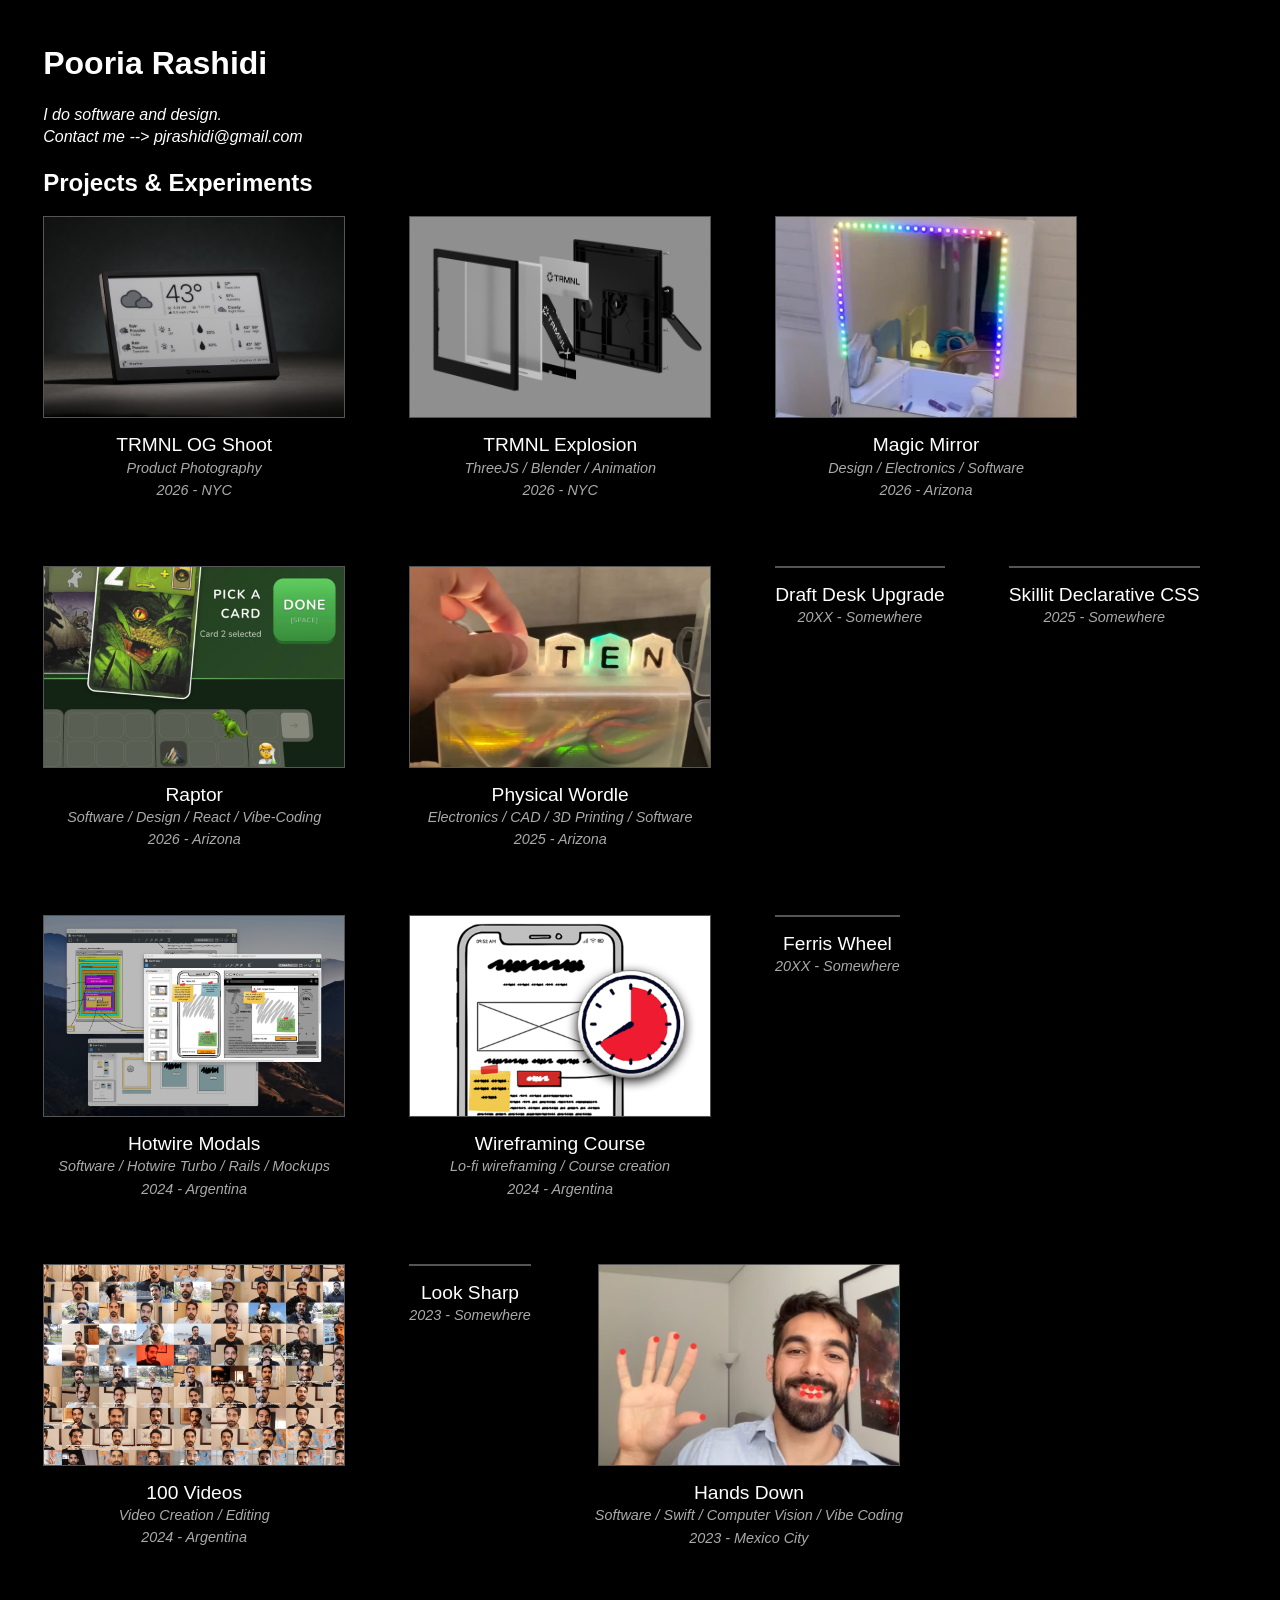
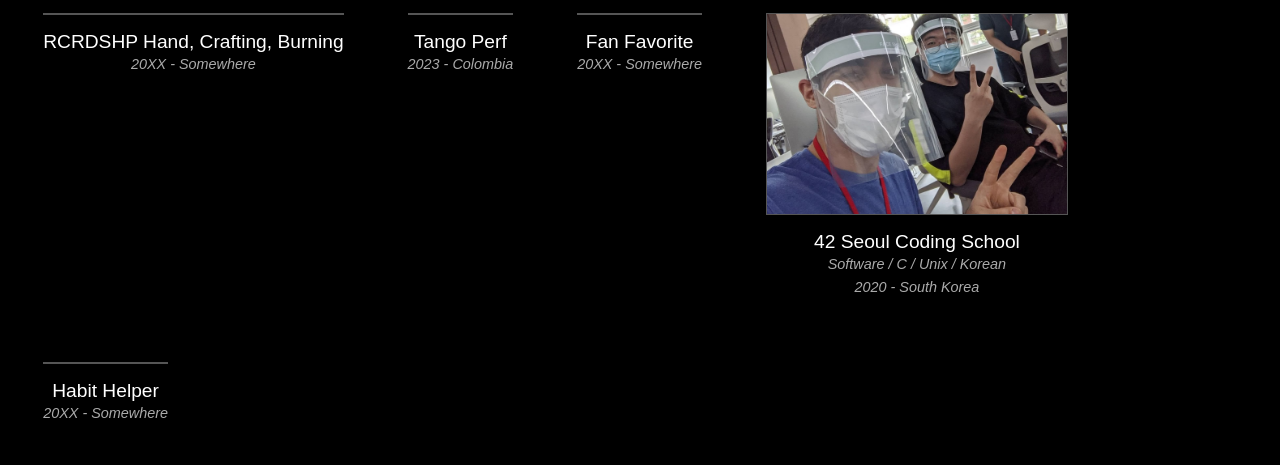
==== index.html @ 29291821 "added howtire, 42 seoul and wireframing" ====
<!DOCTYPE html>
<html lang="en">

<head>
  <meta charset="UTF-8">
  <meta name="viewport" content="width=device-width, initial-scale=1">
  <link rel="stylesheet" href="styles.css">
  <title>Pooria Rashidi</title>
</head>

<body>
  <h1>Pooria Rashidi</h1>
  <p>
    <em>I do software and design.<br>Contact me --> pjrashidi@gmail.com</em>
  </p>

  <h2>Projects & Experiments</h2>
  <ul class="projects">

    <!-- 2026 -->
    <li class="project"><a href="trmnl_og_shoot.html"> <img src="trmnl_og_shoot_2.jpg" alt=""> <span>TRMNL OG Shoot</span> <em>Product Photography</em> <em>2026 - NYC</em> </a></li>
    <li class="project"><a href="trmnl_explosion.html"> <img src="a/trmnl_explosion_cover.jpeg" alt=""> <span>TRMNL Explosion</span> <em>ThreeJS / Blender / Animation</em> <em>2026 - NYC</em> </a></li>
    <li class="project"><a href="magic_mirror.html"> <img src="a/magic_mirror_cover.jpeg" alt=""> <span>Magic Mirror</span> <em>Design / Electronics / Software</em> <em>2026 - Arizona</em> </a></li>
    <li class="project"><a href="raptor.html"> <img src="a/raptor_cover.jpeg" alt=""> <span>Raptor</span> <em>Software / Design / React / Vibe-Coding</em> <em>2026 - Arizona</em> </a></li>

    <!-- 2025 -->
    <li class="project"><a href="phyrdle.html"> <img src="a/phyrdle_cover.jpeg" alt=""> <span>Physical Wordle</span> <em>Electronics / CAD / 3D Printing / Software </em> <em>2025 - Arizona</em> </a></li>
    <li class="project"><a href=""> <img src="" alt=""> <span>Draft Desk Upgrade</span> <em>20XX - Somewhere</em> </a> </li>
    <li class="project"><a href=""> <img src="" alt=""> <span>Skillit Declarative CSS</span> <em>2025 - Somewhere</em> </a></li>

    <!-- 2024 -->
    <li class="project"><a href="hotwire_modals.html"> <img src="a/hotwire_modal_cover.jpeg" alt=""> <span>Hotwire Modals</span> <em>Software / Hotwire Turbo / Rails / Mockups</em><em>2024 - Argentina</em> </a></li>
    <li class="project"><a href="wireframing_course.html"> <img src="a/wireframing_course_cover.png" alt=""> <span>Wireframing Course</span> <em>Lo-fi wireframing / Course creation</em><em>2024 - Argentina</em> </a></li>
    <li class="project"><a href=""> <img src="" alt=""> <span>Ferris Wheel</span> <em>20XX - Somewhere</em> </a></li>
    <li class="project"><a href="100_videos.html"> <img src="a/100_videos_cover.jpeg" alt=""> <span>100 Videos</span> <em>Video Creation / Editing</em> <em>2024 - Argentina</em> </a></li>

    <!-- 2023 -->
    <li class="project"><a href=""> <img src="" alt=""> <span>Look Sharp</span> <em>2023 - Somewhere</em> </a></li>
    <li class="project"><a href="hands_down.html"> <img src="a/hands_down_cover.jpeg" alt=""> <span>Hands Down</span> <em>Software / Swift / Computer Vision / Vibe Coding</em> <em>2023 - Mexico City</em> </a></li>
    <li class="project"><a href=""> <img src="" alt=""> <span>RCRDSHP Hand, Crafting, Burning</span> <em>20XX - Somewhere</em> </a></li>

    <li class="project"><a href=""> <img src="" alt=""> <span>Tango Perf</span> <em>2023 - Colombia</em> </a></li>
    <li class="project"><a href=""> <img src="" alt=""> <span>Fan Favorite</span> <em>20XX - Somewhere</em> </a></li>
    <li class="project"><a href="42_seoul.html"> <img src="a/42_seoul_cover.jpeg" alt=""> <span>42 Seoul Coding School</span> <em>Software / C / Unix / Korean</em><em>2020 - South Korea</em> </a></li>
    <li class="project"><a href=""> <img src="" alt=""> <span>Habit Helper</span> <em>20XX - Somewhere</em> </a></li>

  </ul>
</body>

</html>
---- styles.css ----
* {
  box-sizing: box;
}

body {
  background: black;
  padding: 1rem 2.2rem;
  color: white;
  font-family: sans-serif;
  max-width: 100%;
}

img,
video,
iframe {
  display: inline-block;
  border: 1px solid #555;
  margin: 2rem 2rem 0rem 0rem;
  max-width: 100%;
  max-height: 600px;
}

figure {
  display: inline-block;
  position: relative;
  margin: 0;
}

figcaption {
  position: absolute;
  bottom: 0;
  background: rgba(0,0,0,0.5);
  padding: 0.5rem;
  width: 100%;
  text-align: center;
}

a {
  color: white;
  text-decoration: none;
}

p a {
  font-style: italic;
  text-decoration: underline;
  text-decoration-style: dashed;
}

p,
pre {
  line-height: 1.4rem;
  font-size: 1rem;
}

.projects {
  padding: 0;
  display: flex;
  flex-wrap: wrap;
  gap: 4rem;
}

.project {
  font-size: 1.2rem;
  display: inline-block;
  text-align: center;
  line-height: 1.4rem;
}

.project img {
  display: block;
  margin: 0 auto 1rem;
  max-width: 300px;
  max-height: 200px;
}

.project span {}

.project em {
  display: block;
  color: #aaa;
  font-size: 0.9rem;
}
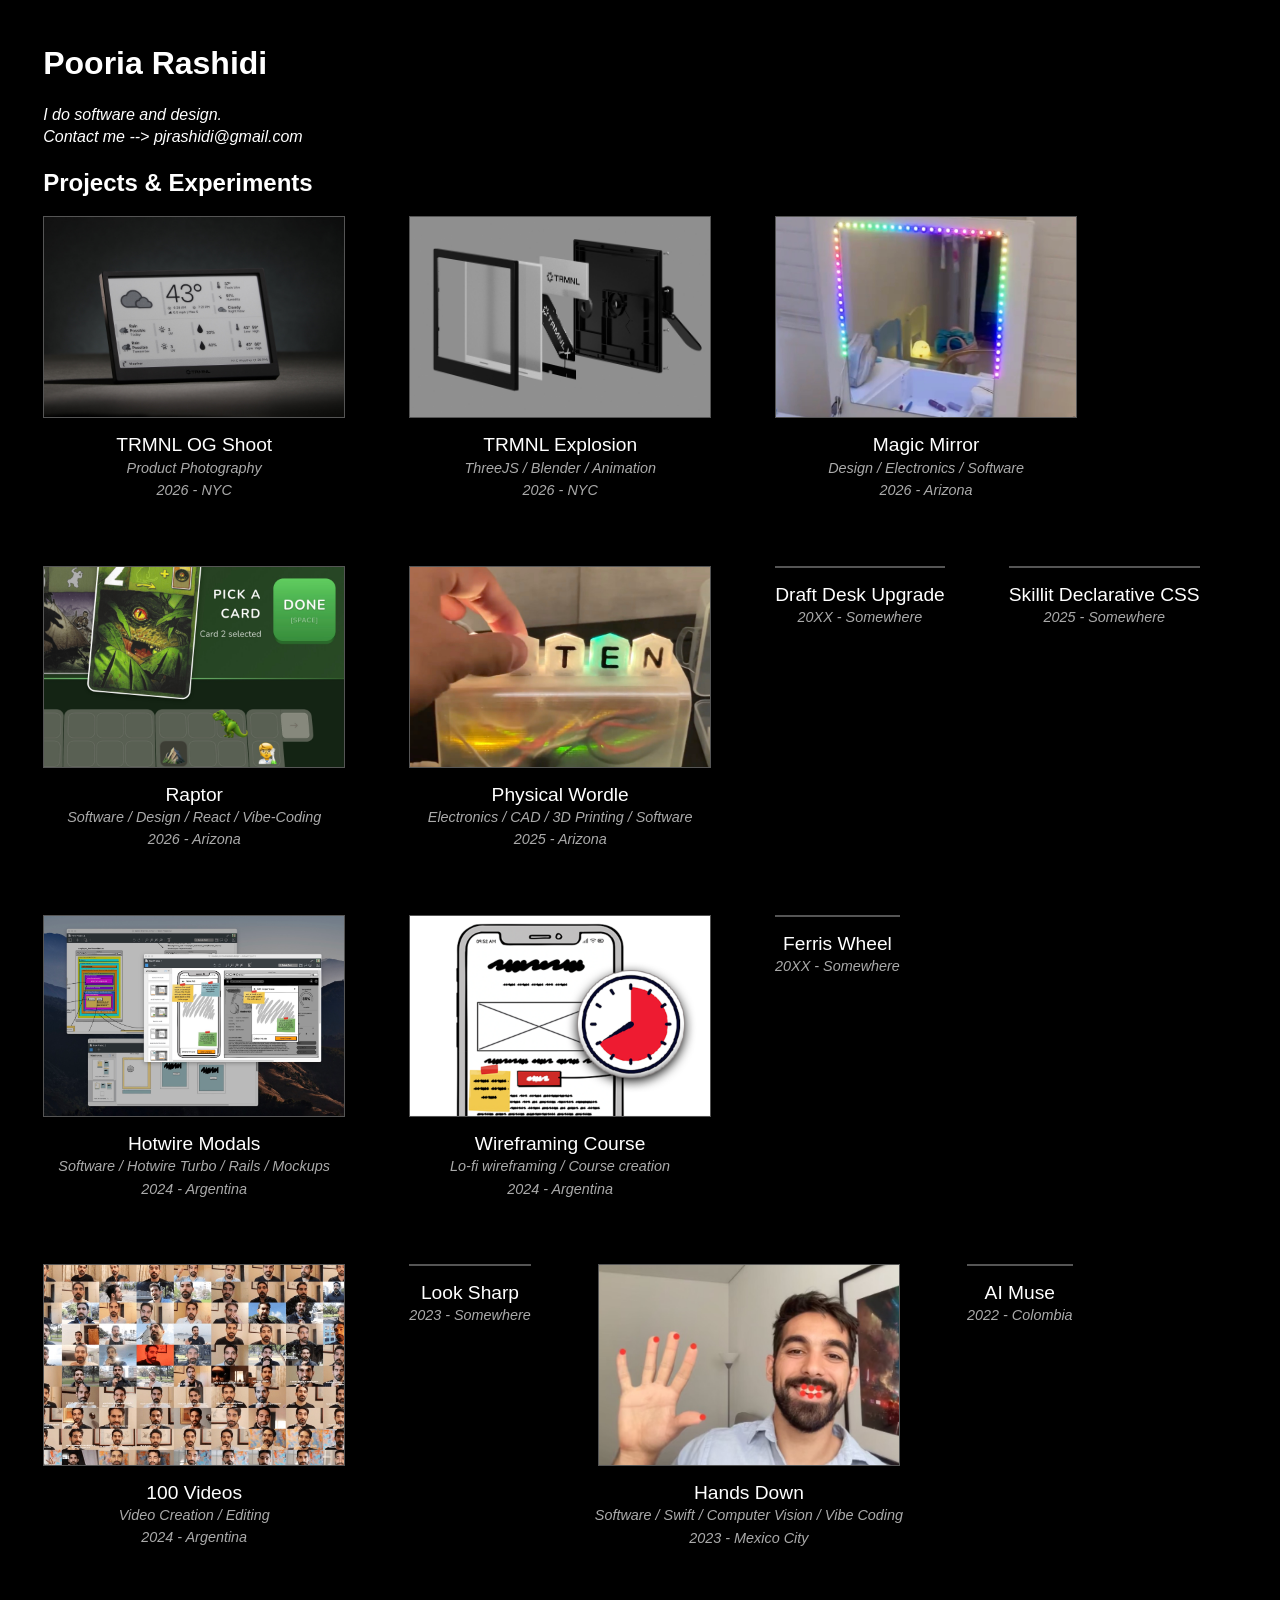
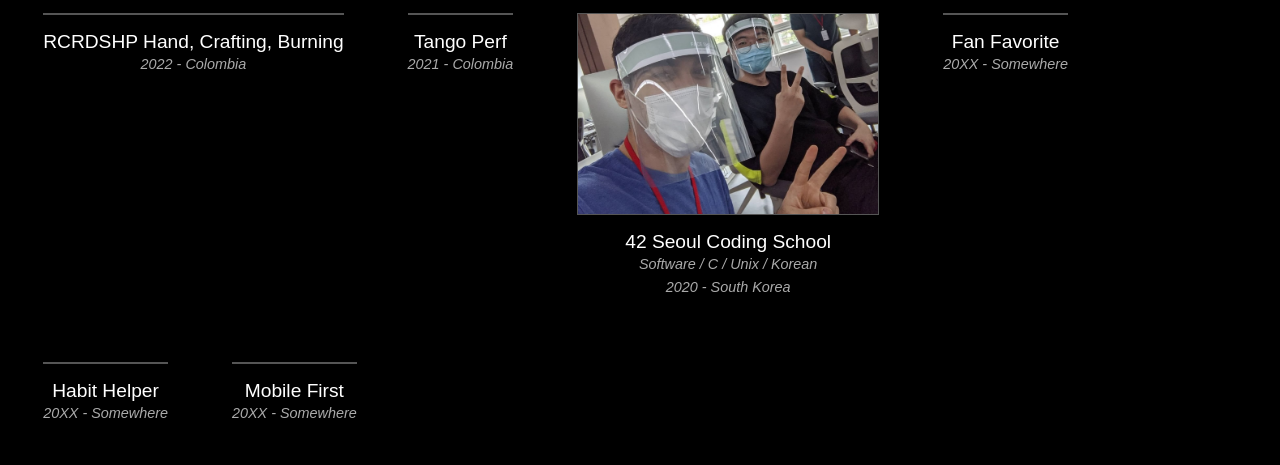
==== commit 9dd0bd8d: "update some dates" ====
--- a/index.html
+++ b/index.html
@@ -37,12 +37,17 @@
     <!-- 2023 -->
     <li class="project"><a href=""> <img src="" alt=""> <span>Look Sharp</span> <em>2023 - Somewhere</em> </a></li>
     <li class="project"><a href="hands_down.html"> <img src="a/hands_down_cover.jpeg" alt=""> <span>Hands Down</span> <em>Software / Swift / Computer Vision / Vibe Coding</em> <em>2023 - Mexico City</em> </a></li>
-    <li class="project"><a href=""> <img src="" alt=""> <span>RCRDSHP Hand, Crafting, Burning</span> <em>20XX - Somewhere</em> </a></li>
 
-    <li class="project"><a href=""> <img src="" alt=""> <span>Tango Perf</span> <em>2023 - Colombia</em> </a></li>
+    <li class="project"><a href=""> <img src="" alt=""> <span>AI Muse</span> <em>2022 - Colombia</em> </a></li>
+    <li class="project"><a href=""> <img src="" alt=""> <span>RCRDSHP Hand, Crafting, Burning</span> <em>2022 - Colombia</em> </a></li>
+
+    <li class="project"><a href=""> <img src="" alt=""> <span>Tango Perf</span> <em>2021 - Colombia</em> </a></li>
+
+    <li class="project"><a href="42_seoul.html"> <img src="a/42_seoul_cover.jpeg" alt=""> <span>42 Seoul Coding School</span> <em>Software / C / Unix / Korean</em><em>2020 - South Korea</em> </a></li>
+
     <li class="project"><a href=""> <img src="" alt=""> <span>Fan Favorite</span> <em>20XX - Somewhere</em> </a></li>
-    <li class="project"><a href="42_seoul.html"> <img src="a/42_seoul_cover.jpeg" alt=""> <span>42 Seoul Coding School</span> <em>Software / C / Unix / Korean</em><em>2020 - South Korea</em> </a></li>
     <li class="project"><a href=""> <img src="" alt=""> <span>Habit Helper</span> <em>20XX - Somewhere</em> </a></li>
+    <li class="project"><a href=""> <img src="" alt=""> <span>Mobile First</span> <em>20XX - Somewhere</em> </a></li>
 
   </ul>
 </body>
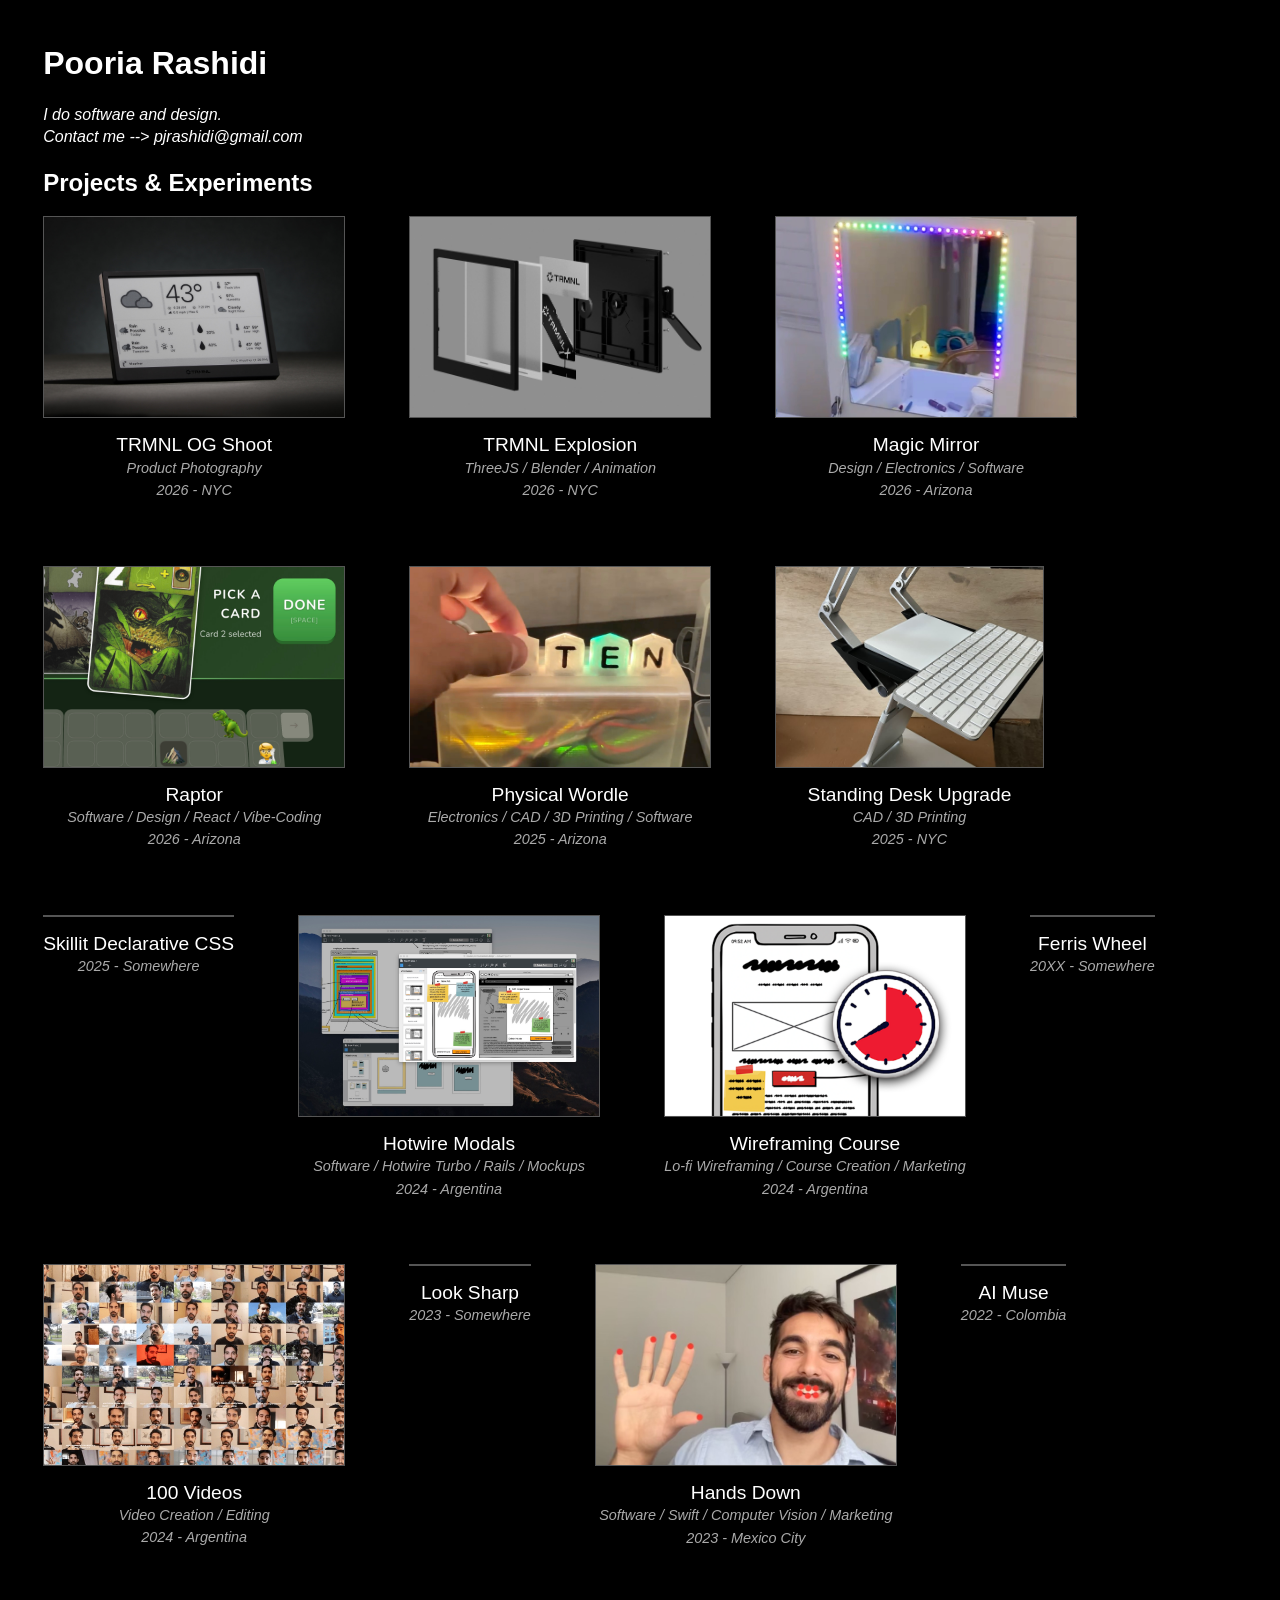
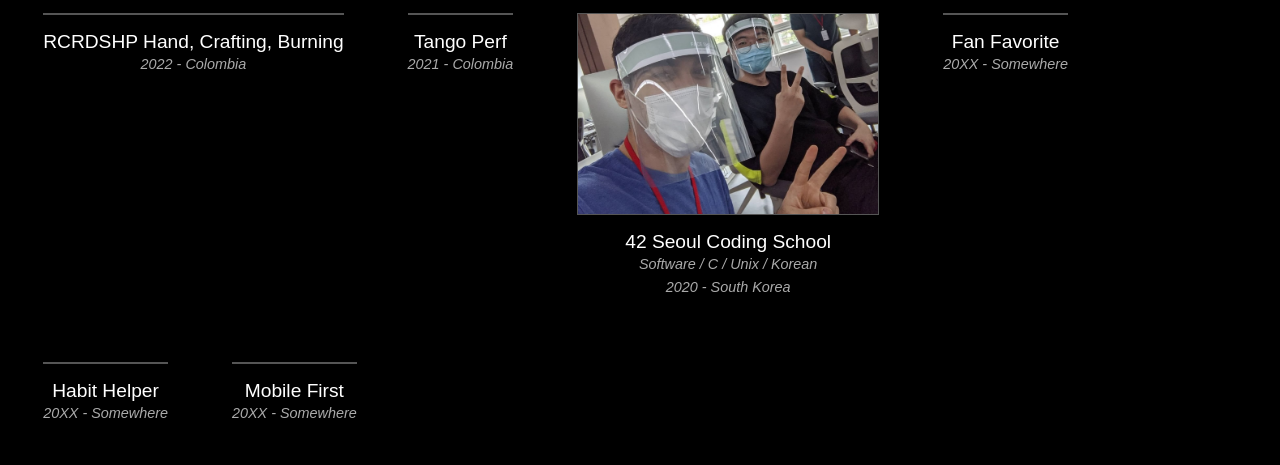
==== commit ce8bbf7f: "add standing desk upgrade" ====
--- a/index.html
+++ b/index.html
@@ -25,18 +25,18 @@
 
     <!-- 2025 -->
     <li class="project"><a href="phyrdle.html"> <img src="a/phyrdle_cover.jpeg" alt=""> <span>Physical Wordle</span> <em>Electronics / CAD / 3D Printing / Software </em> <em>2025 - Arizona</em> </a></li>
-    <li class="project"><a href=""> <img src="" alt=""> <span>Draft Desk Upgrade</span> <em>20XX - Somewhere</em> </a> </li>
+    <li class="project"><a href="standing_desk_upgrade.html"> <img src="a/standing_desk_upgrade_cover.jpeg" alt=""> <span>Standing Desk Upgrade</span><em>CAD / 3D Printing</em><em>2025 - NYC</em> </a> </li>
     <li class="project"><a href=""> <img src="" alt=""> <span>Skillit Declarative CSS</span> <em>2025 - Somewhere</em> </a></li>
 
     <!-- 2024 -->
     <li class="project"><a href="hotwire_modals.html"> <img src="a/hotwire_modal_cover.jpeg" alt=""> <span>Hotwire Modals</span> <em>Software / Hotwire Turbo / Rails / Mockups</em><em>2024 - Argentina</em> </a></li>
-    <li class="project"><a href="wireframing_course.html"> <img src="a/wireframing_course_cover.png" alt=""> <span>Wireframing Course</span> <em>Lo-fi wireframing / Course creation</em><em>2024 - Argentina</em> </a></li>
+    <li class="project"><a href="wireframing_course.html"> <img src="a/wireframing_course_cover.png" alt=""> <span>Wireframing Course</span> <em>Lo-fi Wireframing / Course Creation / Marketing</em><em>2024 - Argentina</em> </a></li>
     <li class="project"><a href=""> <img src="" alt=""> <span>Ferris Wheel</span> <em>20XX - Somewhere</em> </a></li>
     <li class="project"><a href="100_videos.html"> <img src="a/100_videos_cover.jpeg" alt=""> <span>100 Videos</span> <em>Video Creation / Editing</em> <em>2024 - Argentina</em> </a></li>
 
     <!-- 2023 -->
     <li class="project"><a href=""> <img src="" alt=""> <span>Look Sharp</span> <em>2023 - Somewhere</em> </a></li>
-    <li class="project"><a href="hands_down.html"> <img src="a/hands_down_cover.jpeg" alt=""> <span>Hands Down</span> <em>Software / Swift / Computer Vision / Vibe Coding</em> <em>2023 - Mexico City</em> </a></li>
+    <li class="project"><a href="hands_down.html"> <img src="a/hands_down_cover.jpeg" alt=""> <span>Hands Down</span> <em>Software / Swift / Computer Vision / Marketing</em> <em>2023 - Mexico City</em> </a></li>
 
     <li class="project"><a href=""> <img src="" alt=""> <span>AI Muse</span> <em>2022 - Colombia</em> </a></li>
     <li class="project"><a href=""> <img src="" alt=""> <span>RCRDSHP Hand, Crafting, Burning</span> <em>2022 - Colombia</em> </a></li>
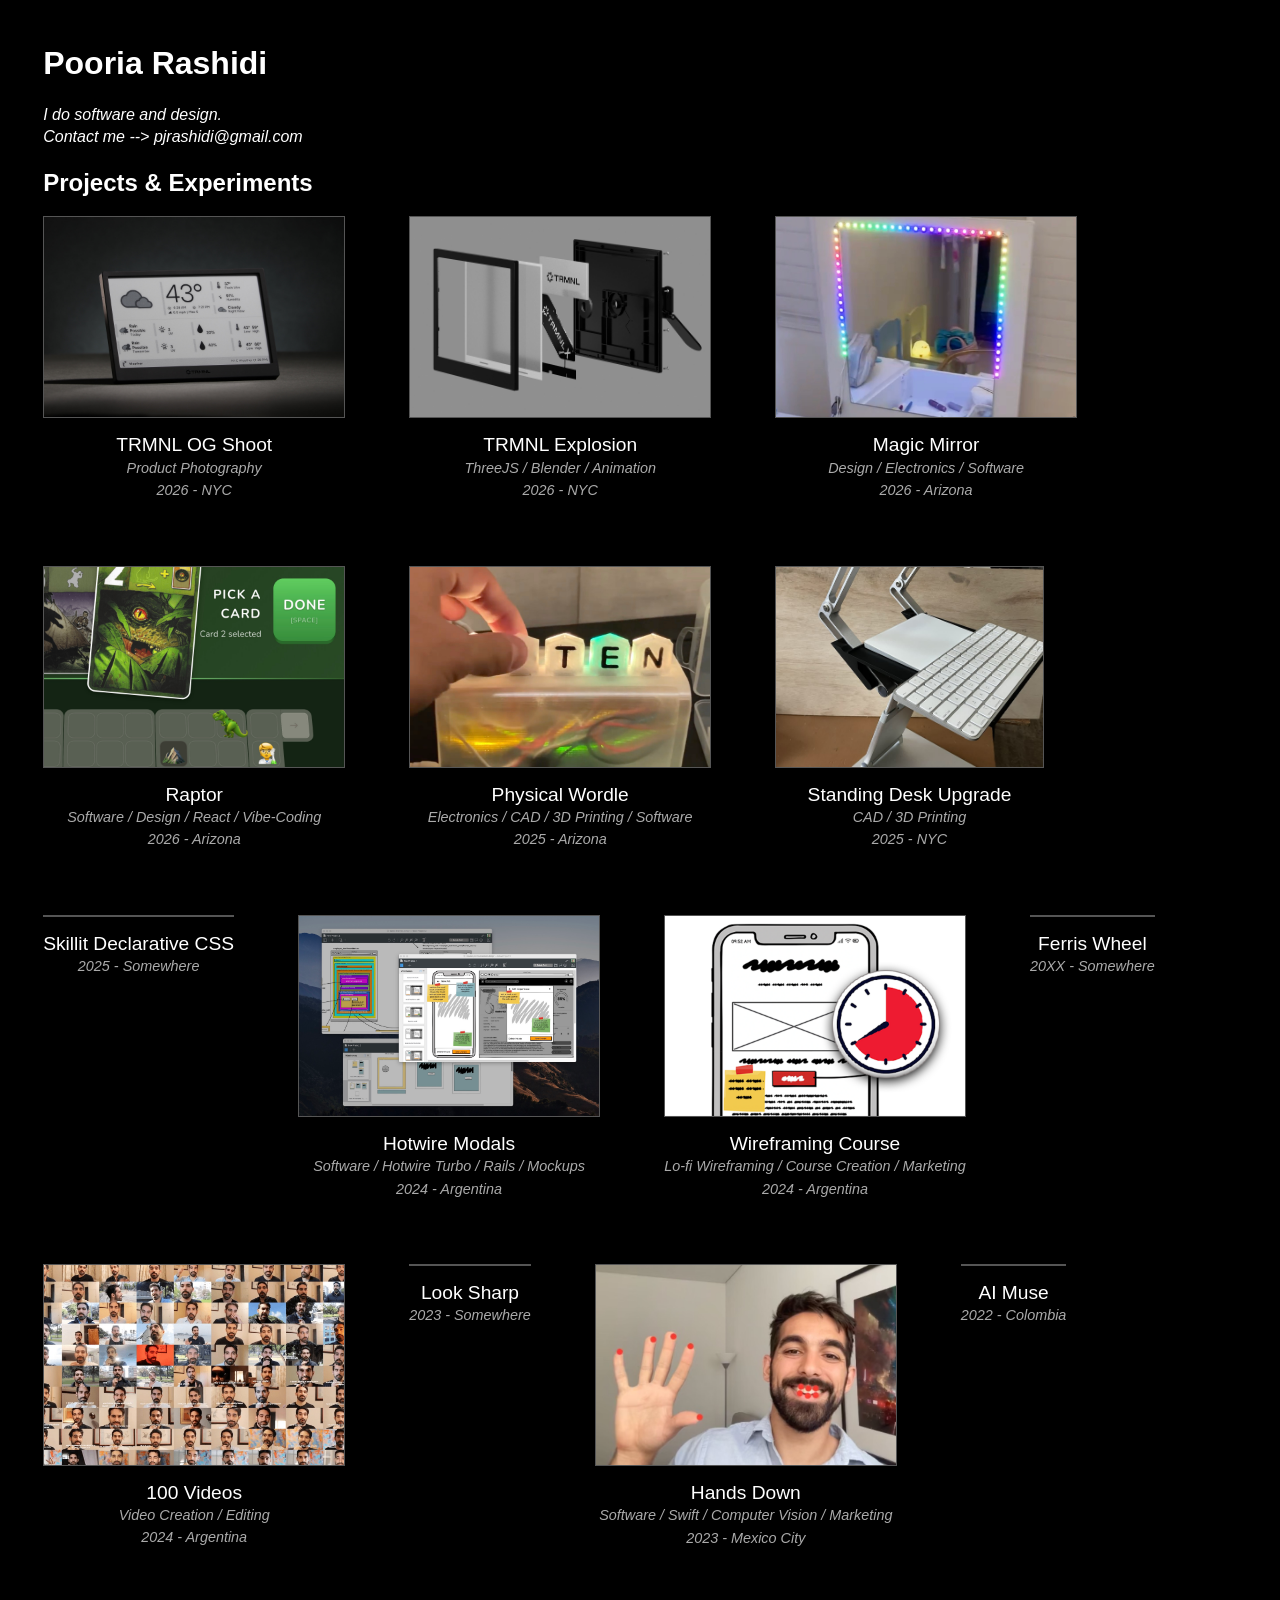
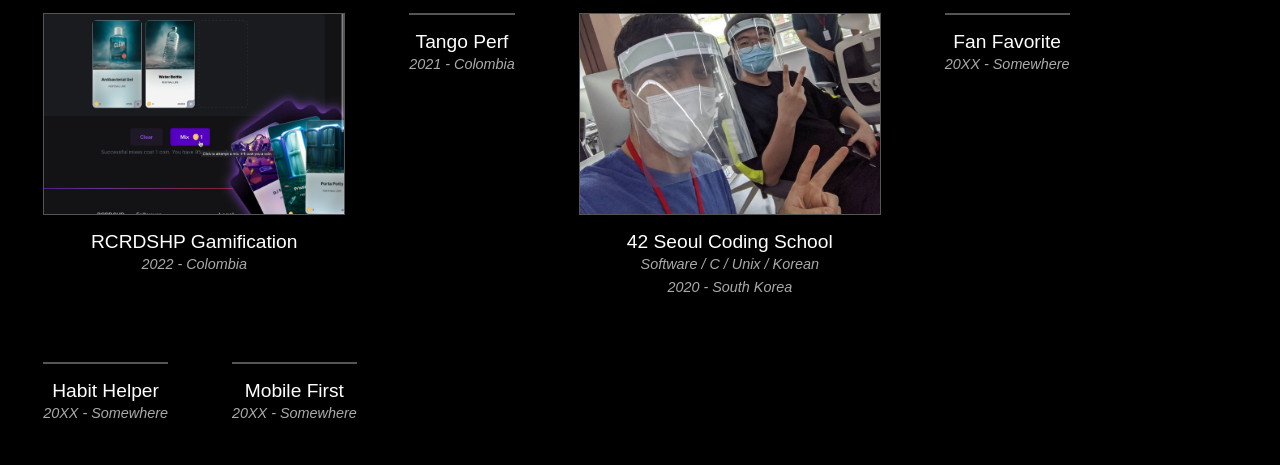
==== commit df3a604c: "added rcrdshp page" ====
--- a/index.html
+++ b/index.html
@@ -39,7 +39,7 @@
     <li class="project"><a href="hands_down.html"> <img src="a/hands_down_cover.jpeg" alt=""> <span>Hands Down</span> <em>Software / Swift / Computer Vision / Marketing</em> <em>2023 - Mexico City</em> </a></li>
 
     <li class="project"><a href=""> <img src="" alt=""> <span>AI Muse</span> <em>2022 - Colombia</em> </a></li>
-    <li class="project"><a href=""> <img src="" alt=""> <span>RCRDSHP Hand, Crafting, Burning</span> <em>2022 - Colombia</em> </a></li>
+    <li class="project"><a href="rcrdshp_gamification.html"> <img src="a/rcrdshp_gamification_cover.png" alt=""> <span>RCRDSHP Gamification</span> <em>2022 - Colombia</em> </a></li>
 
     <li class="project"><a href=""> <img src="" alt=""> <span>Tango Perf</span> <em>2021 - Colombia</em> </a></li>
 
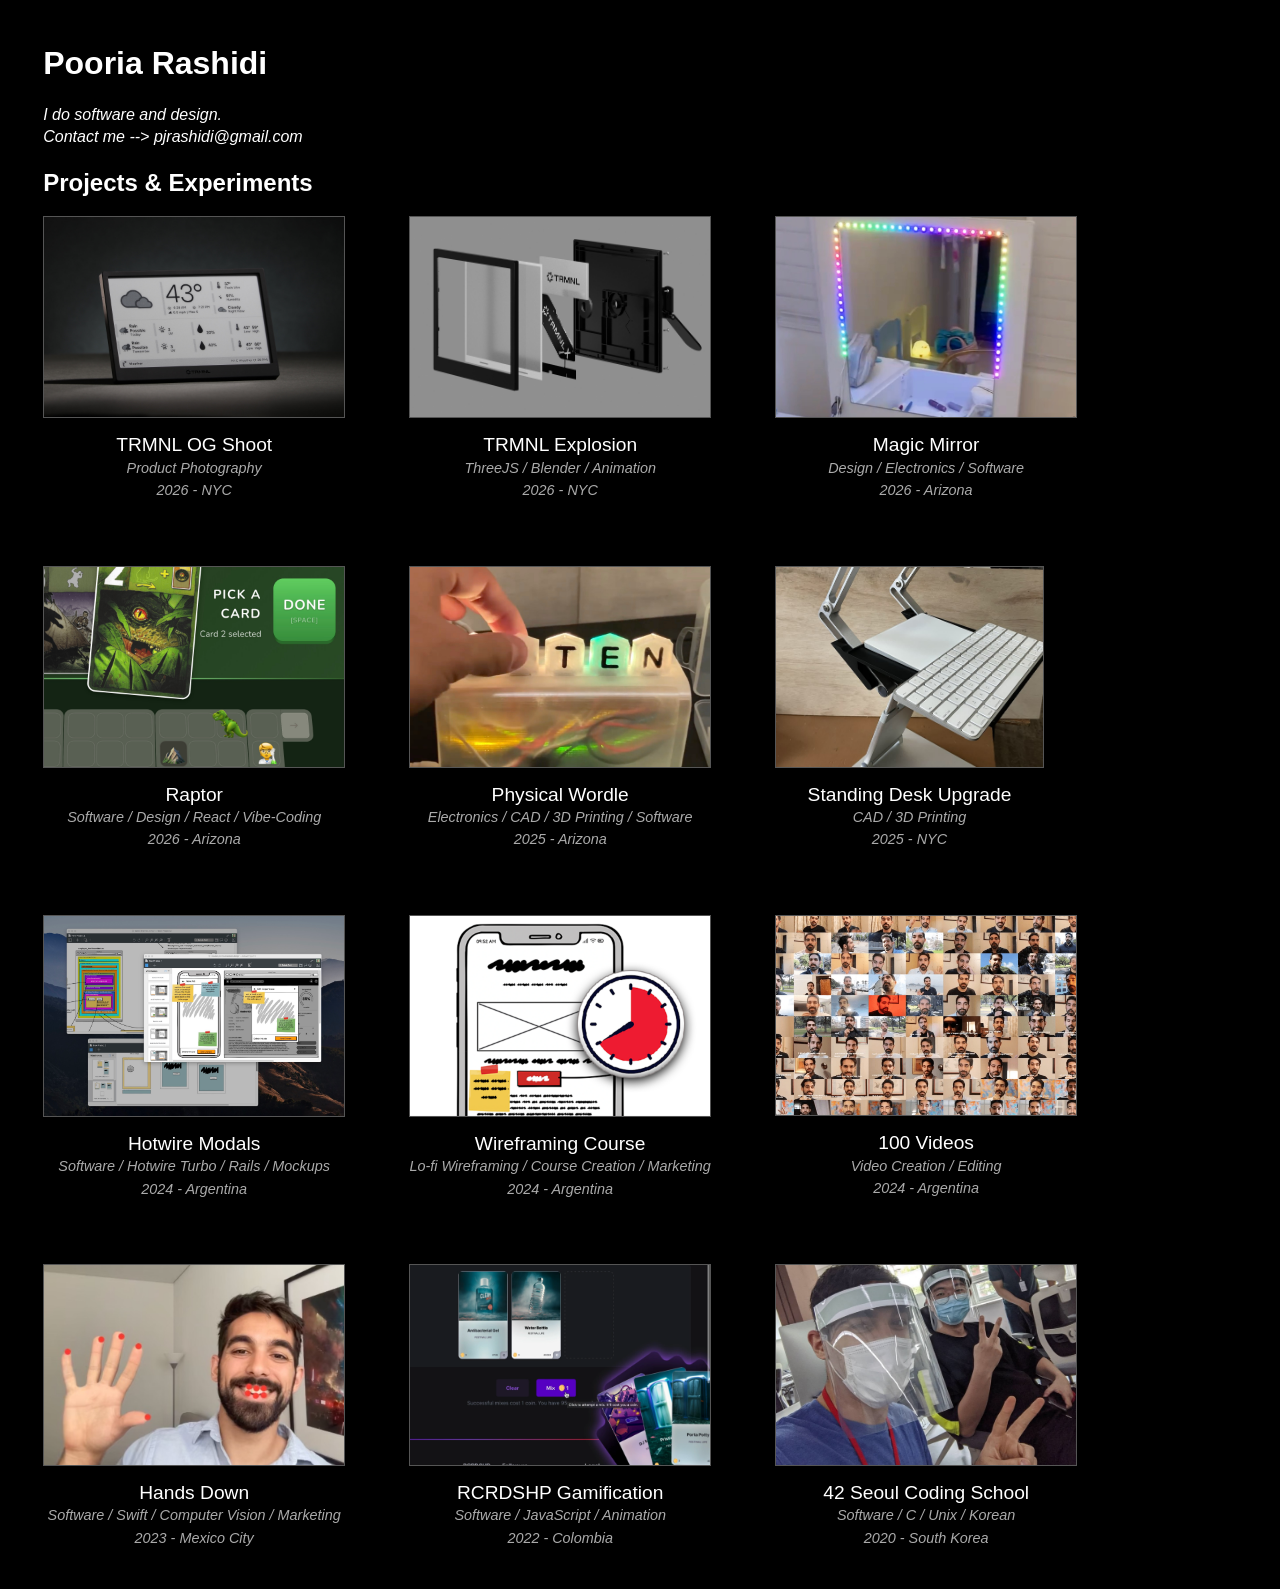
==== commit d19a134a: "play videos inline" ====
--- a/index.html
+++ b/index.html
@@ -26,28 +26,28 @@
     <!-- 2025 -->
     <li class="project"><a href="phyrdle.html"> <img src="a/phyrdle_cover.jpeg" alt=""> <span>Physical Wordle</span> <em>Electronics / CAD / 3D Printing / Software </em> <em>2025 - Arizona</em> </a></li>
     <li class="project"><a href="standing_desk_upgrade.html"> <img src="a/standing_desk_upgrade_cover.jpeg" alt=""> <span>Standing Desk Upgrade</span><em>CAD / 3D Printing</em><em>2025 - NYC</em> </a> </li>
-    <li class="project"><a href=""> <img src="" alt=""> <span>Skillit Declarative CSS</span> <em>2025 - Somewhere</em> </a></li>
+    <!-- <li class="project"><a href=""> <img src="" alt=""> <span>Skillit Declarative CSS</span> <em>2025 - Somewhere</em> </a></li> -->
 
     <!-- 2024 -->
     <li class="project"><a href="hotwire_modals.html"> <img src="a/hotwire_modal_cover.jpeg" alt=""> <span>Hotwire Modals</span> <em>Software / Hotwire Turbo / Rails / Mockups</em><em>2024 - Argentina</em> </a></li>
     <li class="project"><a href="wireframing_course.html"> <img src="a/wireframing_course_cover.png" alt=""> <span>Wireframing Course</span> <em>Lo-fi Wireframing / Course Creation / Marketing</em><em>2024 - Argentina</em> </a></li>
-    <li class="project"><a href=""> <img src="" alt=""> <span>Ferris Wheel</span> <em>20XX - Somewhere</em> </a></li>
+    <!-- <li class="project"><a href=""> <img src="" alt=""> <span>Ferris Wheel</span> <em>20XX - Somewhere</em> </a></li> -->
     <li class="project"><a href="100_videos.html"> <img src="a/100_videos_cover.jpeg" alt=""> <span>100 Videos</span> <em>Video Creation / Editing</em> <em>2024 - Argentina</em> </a></li>
 
     <!-- 2023 -->
-    <li class="project"><a href=""> <img src="" alt=""> <span>Look Sharp</span> <em>2023 - Somewhere</em> </a></li>
+    <!-- <li class="project"><a href=""> <img src="" alt=""> <span>Look Sharp</span> <em>2023 - Somewhere</em> </a></li> -->
     <li class="project"><a href="hands_down.html"> <img src="a/hands_down_cover.jpeg" alt=""> <span>Hands Down</span> <em>Software / Swift / Computer Vision / Marketing</em> <em>2023 - Mexico City</em> </a></li>
 
-    <li class="project"><a href=""> <img src="" alt=""> <span>AI Muse</span> <em>2022 - Colombia</em> </a></li>
-    <li class="project"><a href="rcrdshp_gamification.html"> <img src="a/rcrdshp_gamification_cover.png" alt=""> <span>RCRDSHP Gamification</span> <em>2022 - Colombia</em> </a></li>
+    <!-- <li class="project"><a href=""> <img src="" alt=""> <span>AI Muse</span> <em>2022 - Colombia</em> </a></li> -->
+    <li class="project"><a href="rcrdshp_gamification.html"> <img src="a/rcrdshp_gamification_cover.png" alt=""> <span>RCRDSHP Gamification</span> <em>Software / JavaScript / Animation</em><em>2022 - Colombia</em> </a></li>
 
-    <li class="project"><a href=""> <img src="" alt=""> <span>Tango Perf</span> <em>2021 - Colombia</em> </a></li>
+    <!-- <li class="project"><a href=""> <img src="" alt=""> <span>Tango Perf</span> <em>2021 - Colombia</em> </a></li> -->
 
     <li class="project"><a href="42_seoul.html"> <img src="a/42_seoul_cover.jpeg" alt=""> <span>42 Seoul Coding School</span> <em>Software / C / Unix / Korean</em><em>2020 - South Korea</em> </a></li>
 
-    <li class="project"><a href=""> <img src="" alt=""> <span>Fan Favorite</span> <em>20XX - Somewhere</em> </a></li>
-    <li class="project"><a href=""> <img src="" alt=""> <span>Habit Helper</span> <em>20XX - Somewhere</em> </a></li>
-    <li class="project"><a href=""> <img src="" alt=""> <span>Mobile First</span> <em>20XX - Somewhere</em> </a></li>
+    <!-- <li class="project"><a href=""> <img src="" alt=""> <span>Fan Favorite</span> <em>20XX - Somewhere</em> </a></li> -->
+    <!-- <li class="project"><a href=""> <img src="" alt=""> <span>Habit Helper</span> <em>20XX - Somewhere</em> </a></li> -->
+    <!-- <li class="project"><a href=""> <img src="" alt=""> <span>Mobile First</span> <em>20XX - Somewhere</em> </a></li> -->
 
   </ul>
 </body>
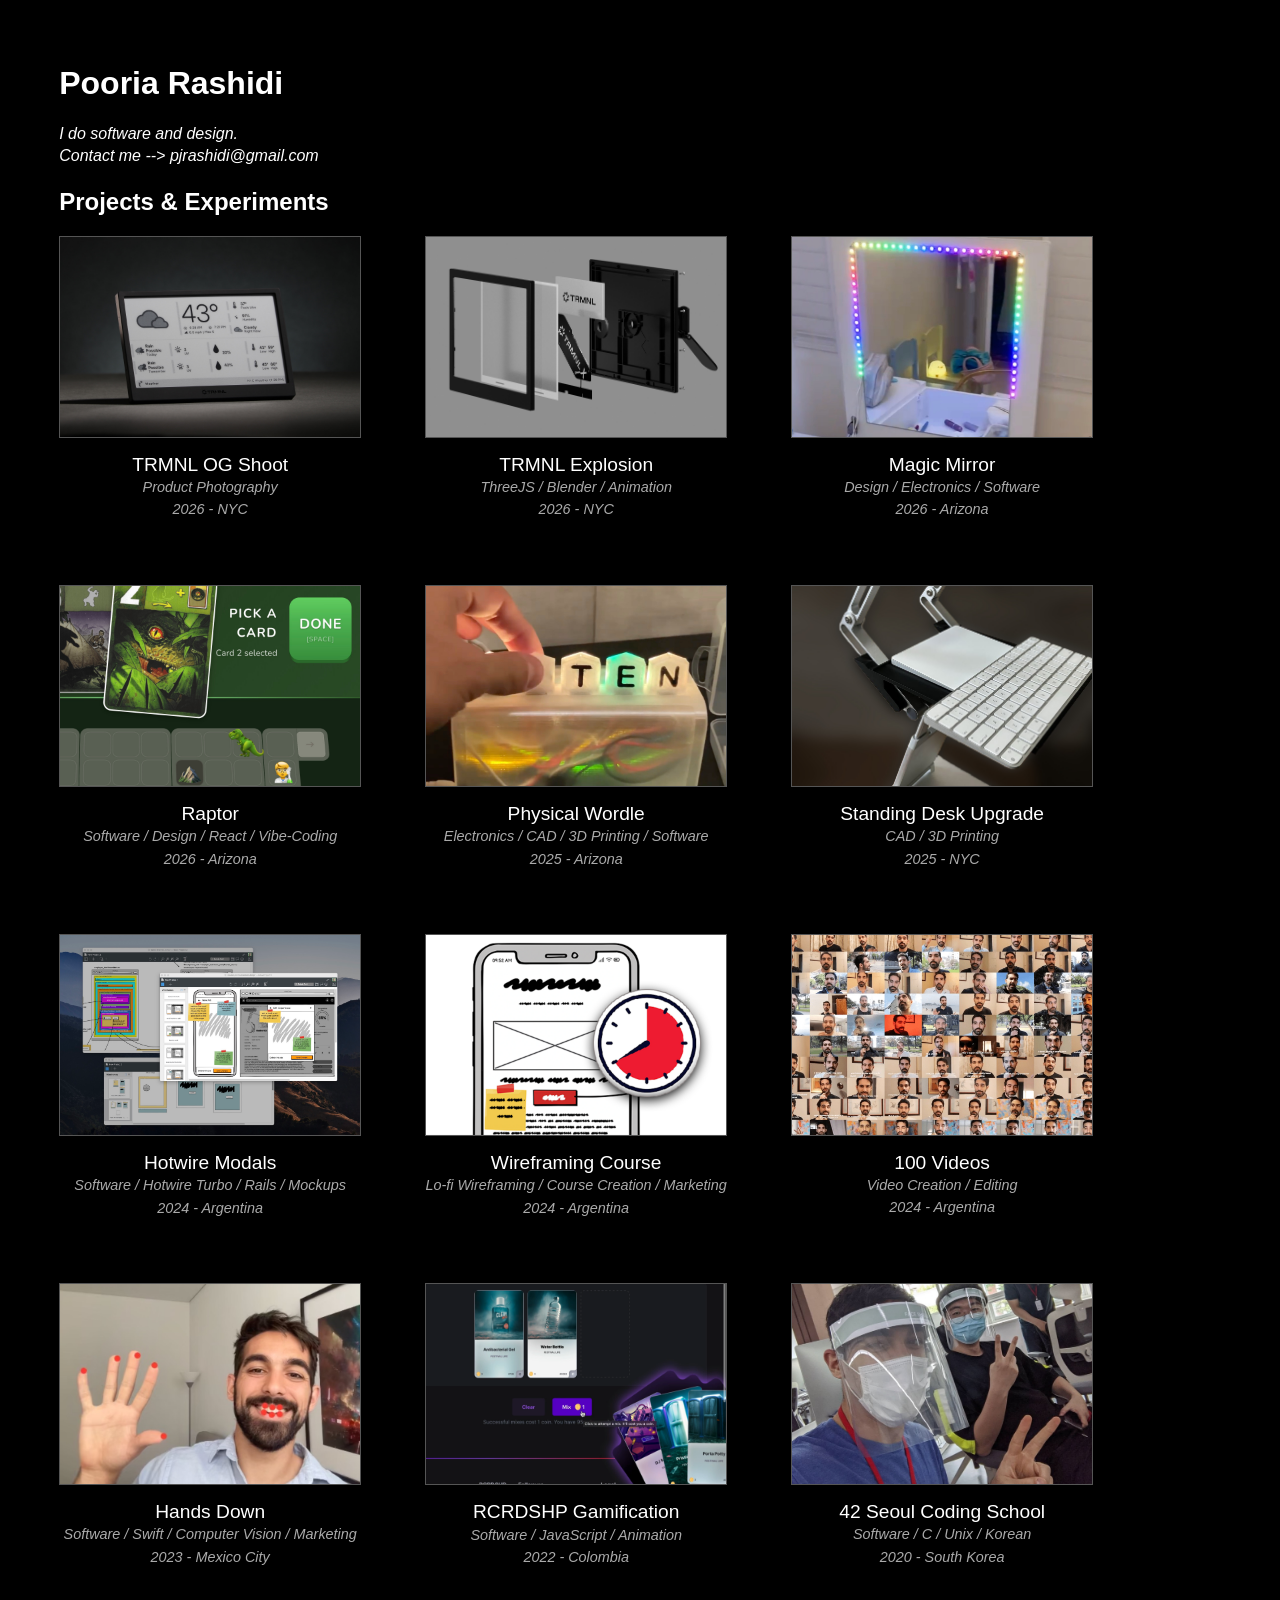
==== commit 362f6cc7: "update standing desk cover pic to be 2:3" ====
--- a/index.html
+++ b/index.html
@@ -25,7 +25,7 @@
 
     <!-- 2025 -->
     <li class="project"><a href="phyrdle.html"> <img src="a/phyrdle_cover.jpeg" alt=""> <span>Physical Wordle</span> <em>Electronics / CAD / 3D Printing / Software </em> <em>2025 - Arizona</em> </a></li>
-    <li class="project"><a href="standing_desk_upgrade.html"> <img src="a/standing_desk_upgrade_cover.jpeg" alt=""> <span>Standing Desk Upgrade</span><em>CAD / 3D Printing</em><em>2025 - NYC</em> </a> </li>
+    <li class="project"><a href="standing_desk_upgrade.html"> <img src="a/standing_desk_upgrade_cover.jpg" alt=""> <span>Standing Desk Upgrade</span><em>CAD / 3D Printing</em><em>2025 - NYC</em> </a> </li>
     <!-- <li class="project"><a href=""> <img src="" alt=""> <span>Skillit Declarative CSS</span> <em>2025 - Somewhere</em> </a></li> -->
 
     <!-- 2024 -->
--- a/styles.css
+++ b/styles.css
@@ -4,10 +4,16 @@
 
 body {
   background: black;
-  padding: 1rem 2.2rem;
+  padding: 0.3rem 0.7rem;
   color: white;
   font-family: sans-serif;
   max-width: 100%;
+}
+
+@media (min-width: 600px) {
+  body {
+    padding: 2.2rem 3.2rem;
+  }
 }
 
 img,
@@ -29,7 +35,7 @@
 figcaption {
   position: absolute;
   bottom: 0;
-  background: rgba(0,0,0,0.5);
+  background: rgba(0, 0, 0, 0.5);
   padding: 0.5rem;
   width: 100%;
   text-align: center;
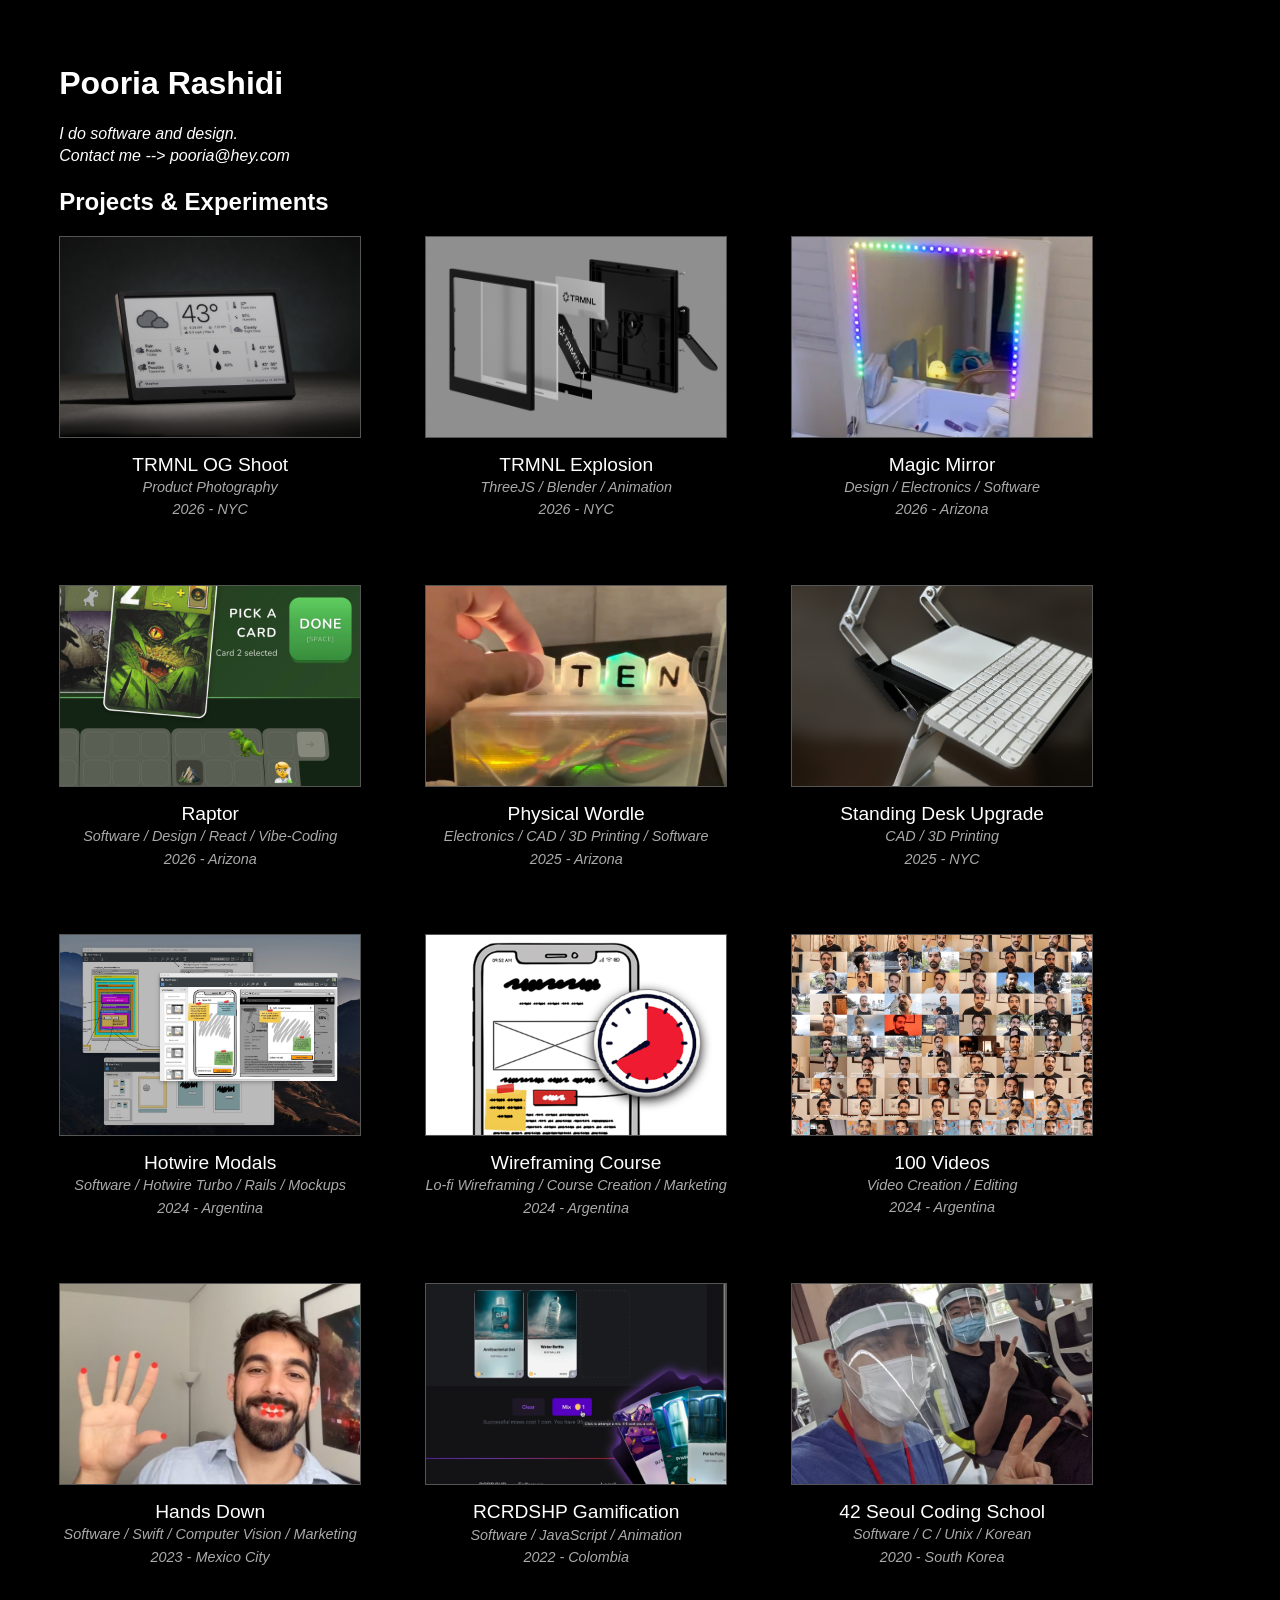
==== commit 43583640: "Update index.html" ====
--- a/index.html
+++ b/index.html
@@ -11,14 +11,14 @@
 <body>
   <h1>Pooria Rashidi</h1>
   <p>
-    <em>I do software and design.<br>Contact me --> pjrashidi@gmail.com</em>
+    <em>I do software and design.<br>Contact me --> pooria@hey.com</em>
   </p>
 
   <h2>Projects & Experiments</h2>
   <ul class="projects">
 
     <!-- 2026 -->
-    <li class="project"><a href="trmnl_og_shoot.html"> <img src="trmnl_og_shoot_2.jpg" alt=""> <span>TRMNL OG Shoot</span> <em>Product Photography</em> <em>2026 - NYC</em> </a></li>
+    <li class="project"><a href="trmnl_og_shoot.html"> <img src="a/trmnl_og_shoot_2.jpg" alt=""> <span>TRMNL OG Shoot</span> <em>Product Photography</em> <em>2026 - NYC</em> </a></li>
     <li class="project"><a href="trmnl_explosion.html"> <img src="a/trmnl_explosion_cover.jpeg" alt=""> <span>TRMNL Explosion</span> <em>ThreeJS / Blender / Animation</em> <em>2026 - NYC</em> </a></li>
     <li class="project"><a href="magic_mirror.html"> <img src="a/magic_mirror_cover.jpeg" alt=""> <span>Magic Mirror</span> <em>Design / Electronics / Software</em> <em>2026 - Arizona</em> </a></li>
     <li class="project"><a href="raptor.html"> <img src="a/raptor_cover.jpeg" alt=""> <span>Raptor</span> <em>Software / Design / React / Vibe-Coding</em> <em>2026 - Arizona</em> </a></li>
